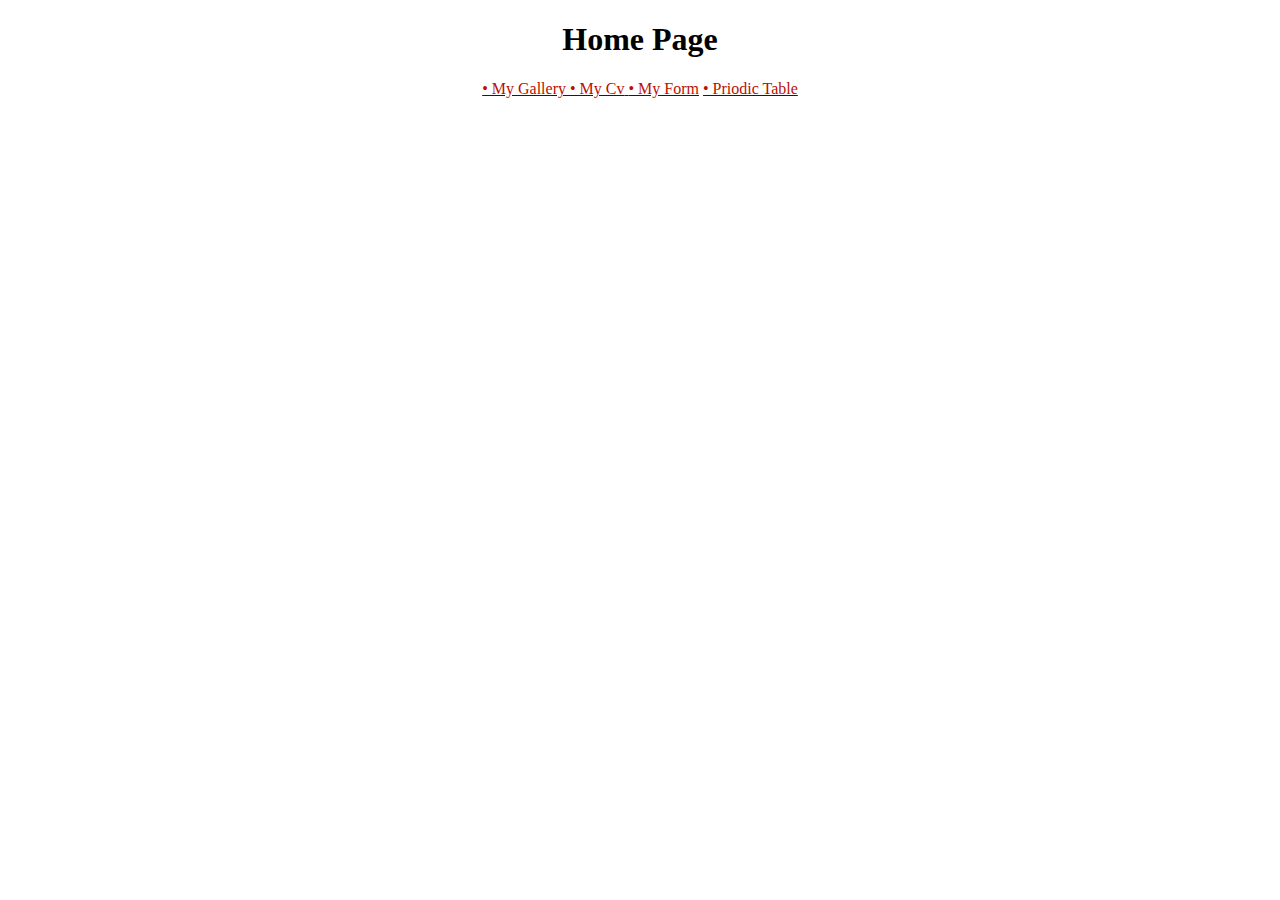
==== index.html @ 801f1ae3 "commit" ====
<!DOCTYPE html>
<html lang="en">
<head>
    <meta charset="UTF-8">
    <meta name="viewport" content="width=device-width, initial-scale=1.0">
    <title>Linking - Internally</title>
</head>
<body>
    <h1 align="middle" font="red">Home Page</h1>
    <div align="middle">
        <span><a href="./pages/gallery.html"><font color="Bachelor"> • My Gallery </font></a> </span>
        <span><a href="./pages/cv.html"><font color="Bachelor"> • My Cv</font> </a></span>
        <span><a href="./pages/form.html" ><font color="Bachelor"> • My Form</font></a></span>
        <span><a href="../../index.html" ><font color="Bachelor">• Priodic Table</font></a></span>
        

    </div>
</body>
</html>
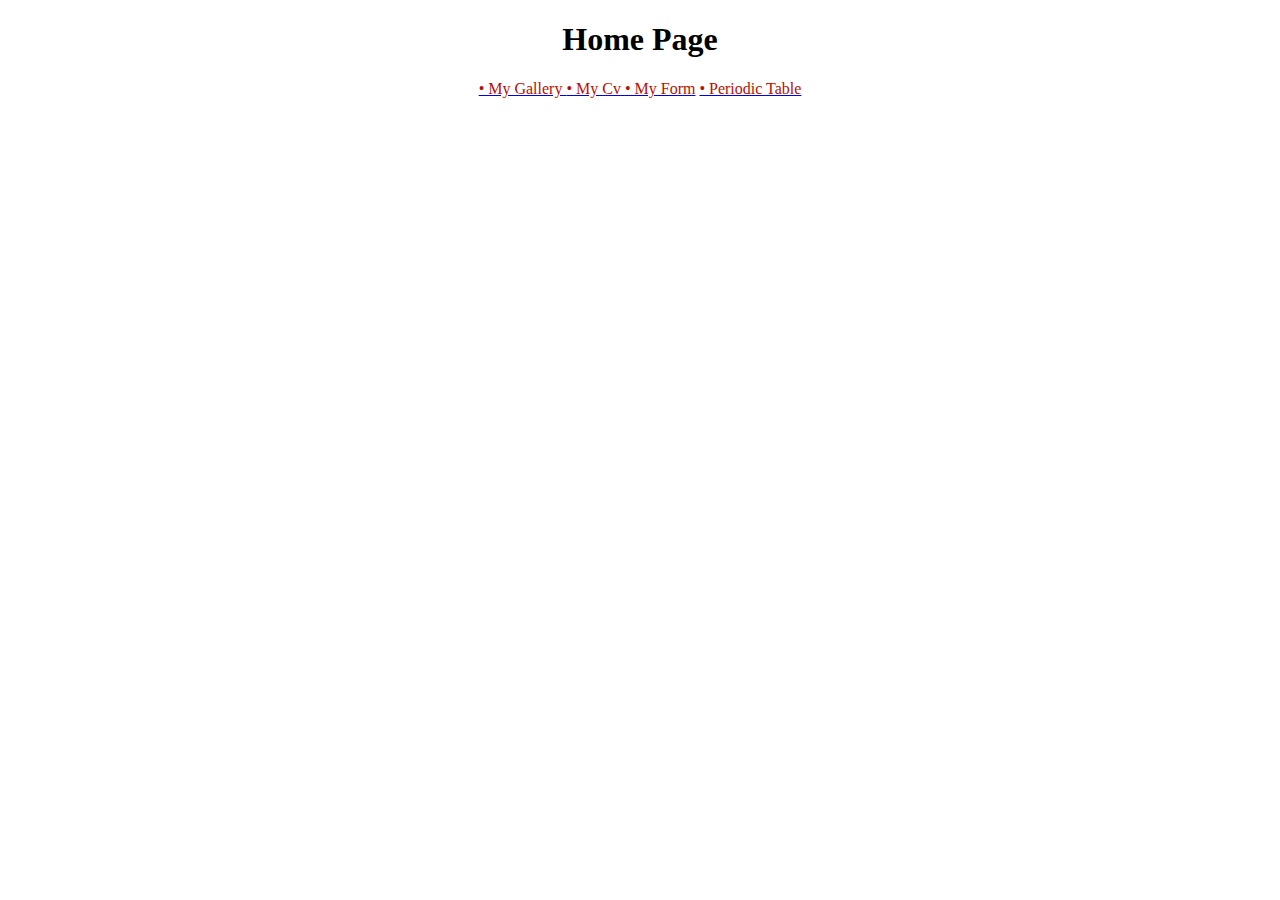
==== commit 0bc170d6: "fixs" ====
--- a/index.html
+++ b/index.html
@@ -10,10 +10,8 @@
     <div align="middle">
         <span><a href="./pages/gallery.html"><font color="Bachelor"> • My Gallery </font></a> </span>
         <span><a href="./pages/cv.html"><font color="Bachelor"> • My Cv</font> </a></span>
-        <span><a href="./pages/form.html" ><font color="Bachelor"> • My Form</font></a></span>
-        <span><a href="../../index.html" ><font color="Bachelor">• Priodic Table</font></a></span>
-        
-
+        <span><a href="./pages/form.html"><font color="Bachelor"> • My Form</font></a></span>
+        <span><a href="../../assessment1/index.html"><font color="Bachelor">• Periodic Table</font></a></span>
     </div>
 </body>
 </html>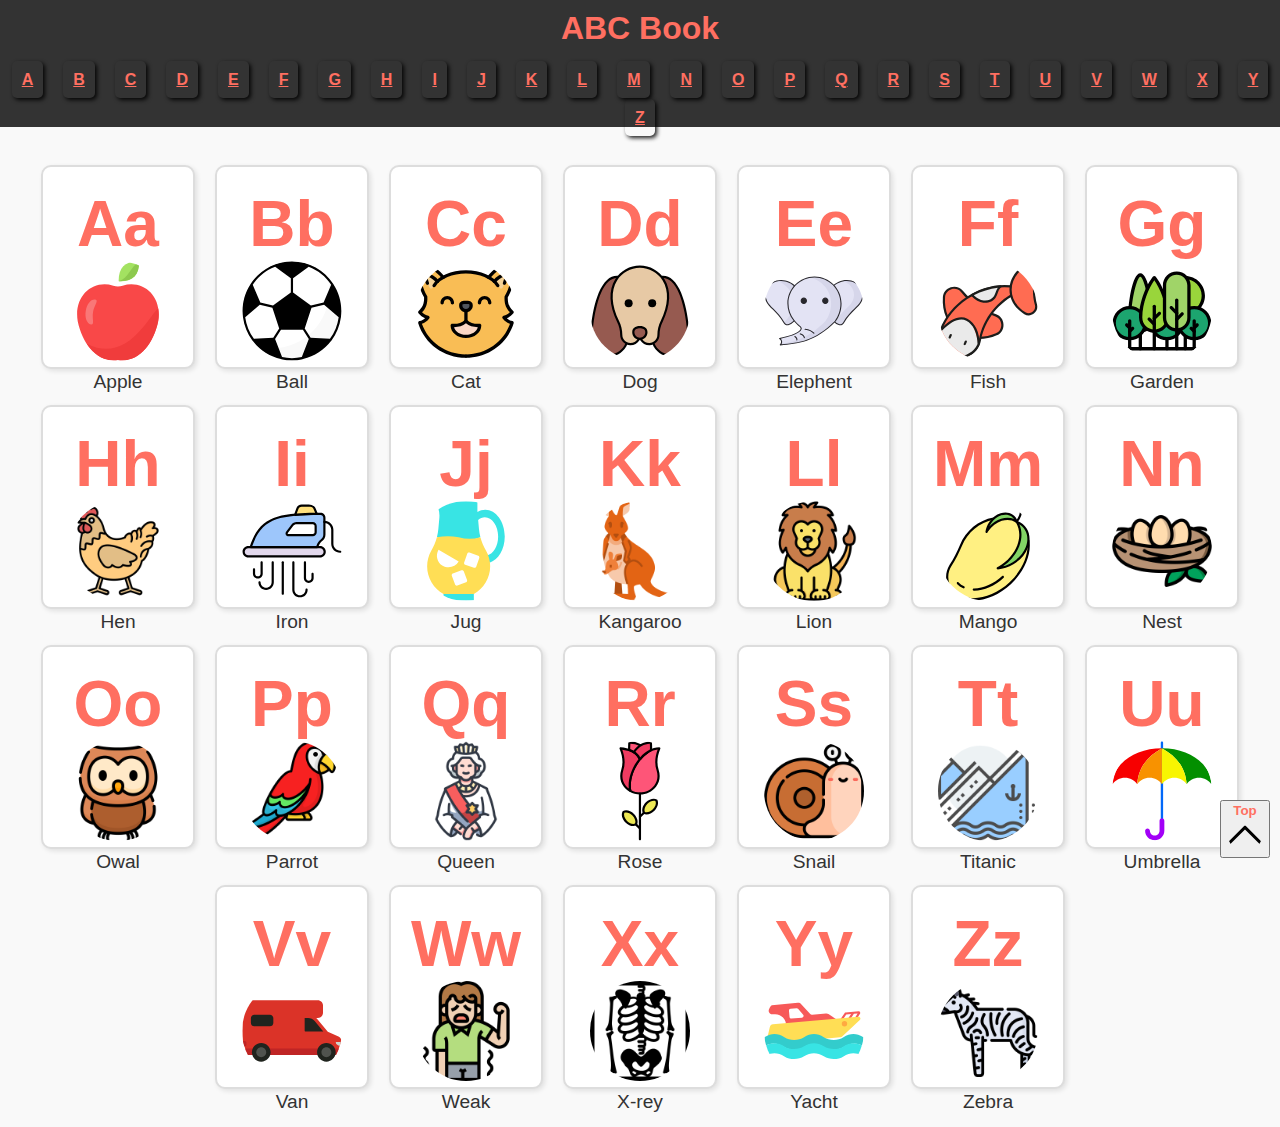
==== commit 1c54fd4e: "ABC-Book" ====
--- a/index.html
+++ b/index.html
@@ -1,17 +1,314 @@
+<!-- <!DOCTYPE html>
+<html lang="en">
+<head>
+    <meta charset="UTF-8">
+    <meta name="viewport" content="width=device-width, initial-scale=1.0">
+    <link rel="stylesheet" href="./style.css">
+    <title>Alphabate Book for Todlers</title>
+</head>
+<body>
+    <div>
+        <h1>Alphabate Book</h1>
+    </div>
+    <div>
+        <div><a href="#A">A</a></div>
+        <div><a href="#B">B</a></div>
+        <div><a href="#C">C</a></div>
+        <div><a href="#D">D</a></div>
+        <div><a href="#E">E</a></div>
+        <div><a href="#F">F</a></div>
+        <div><a href="#G">G</a></div>
+        <div><a href="#H">H</a></div>
+        <div><a href="#I">I</a></div>
+        <div><a href="#J">J</a></div>
+        <div><a href="#K">K</a></div>
+        <div><a href="#L">L</a></div>
+        <div><a href="#M">M</a></div>
+        <div><a href="#N">N</a></div>
+        <div><a href="#O">O</a></div>
+        <div><a href="#P">P</a></div>
+        <div><a href="#Q">Q</a></div>
+        <div><a href="#R">R</a></div>
+        <div><a href="#S">S</a></div>
+        <div><a href="#T">T</a></div>
+        <div><a href="#U">U</a></div>
+        <div><a href="#V">V</a></div>
+        <div><a href="#W">W</a></div>
+        <div><a href="#X">X</a></div>
+        <div><a href="#Y">Y</a></div>
+        <div><a href="#Z">Z</a></div>
+    </div>
+
+    <div>
+        <div id="A" style="margin-top: 100px;">
+            <div>Aa</div>
+            <div>Apple</div>
+            <div></div>
+        </div>
+         <div id="B" style="margin-top: 100px;">This is Section B</div>
+        <div id="C" style="margin-top: 100px;">This is Section C</div>
+        <div id="D" style="margin-top: 100px;">This is Section D</div>
+        <div id="E" style="margin-top: 100px;">This is Section E</div>
+        <div id="F" style="margin-top: 100px;">This is Section F</div>
+        <div id="G" style="margin-top: 100px;">This is Section G</div>
+        <div id="H" style="margin-top: 100px;">This is Section H</div>
+        <div id="I" style="margin-top: 100px;">This is Section I</div>
+        <div id="J" style="margin-top: 100px;">This is Section J</div>
+        <div id="K" style="margin-top: 100px;">This is Section K</div>
+        <div id="L" style="margin-top: 100px;">This is Section L</div>
+        <div id="M" style="margin-top: 100px;">This is Section M</div>
+        <div id="N" style="margin-top: 100px;">This is Section N</div>
+        <div id="O" style="margin-top: 100px;">This is Section O</div>
+        <div id="P" style="margin-top: 100px;">This is Section P</div>
+        <div id="Q" style="margin-top: 100px;">This is Section Q</div>
+        <div id="R" style="margin-top: 100px;">This is Section R</div>
+        <div id="S" style="margin-top: 100px;">This is Section S</div>
+        <div id="T" style="margin-top: 100px;">This is Section T</div>
+        <div id="U" style="margin-top: 100px;">This is Section U</div>
+        <div id="V" style="margin-top: 100px;">This is Section V</div>
+        <div id="W" style="margin-top: 100px;">This is Section W</div>
+        <div id="X" style="margin-top: 100px;">This is Section X</div>
+        <div id="Y" style="margin-top: 100px;">This is Section Y</div>
+        <div id="Z" style="margin-top: 100px;">This is Section Z</div> 
+    </div>
+</body>
+</html> -->
+
+
+
 <!DOCTYPE html>
 <html lang="en">
 <head>
     <meta charset="UTF-8">
     <meta name="viewport" content="width=device-width, initial-scale=1.0">
-    <title>Linking - Internally</title>
+    <link rel="stylesheet" href="./style.css">
+    <title>ABC Book</title>
+    <style>
+       
+    </style>
 </head>
 <body>
-    <h1 align="middle" font="red">Home Page</h1>
-    <div align="middle">
-        <span><a href="./pages/gallery.html"><font color="Bachelor"> • My Gallery </font></a> </span>
-        <span><a href="./pages/cv.html"><font color="Bachelor"> • My Cv</font> </a></span>
-        <span><a href="./pages/form.html"><font color="Bachelor"> • My Form</font></a></span>
-        <span><a href="../../assessment1/index.html"><font color="Bachelor">• Periodic Table</font></a></span>
-    </div>
+    <h1 id="head" ><a href="./index.html">ABC Book</a></h1>
+    <div  class="heading">
+        <div class="nav">
+            <div><a href="#A">A</a></div>
+            <div><a href="#B">B</a></div>
+            <div><a href="#C">C</a></div>
+            <div><a href="#D">D</a></div>
+            <div><a href="#E">E</a></div>
+            <div><a href="#F">F</a></div>
+            <div><a href="#G">G</a></div>
+            <div><a href="#H">H</a></div>
+            <div><a href="#I">I</a></div>
+            <div><a href="#J">J</a></div>
+            <div><a href="#K">K</a></div>
+            <div><a href="#L">L</a></div>
+            <div><a href="#M">M</a></div>
+            <div><a href="#N">N</a></div>
+            <div><a href="#O">O</a></div>
+            <div><a href="#P">P</a></div>
+            <div><a href="#Q">Q</a></div>
+            <div><a href="#R">R</a></div>
+            <div><a href="#S">S</a></div>
+            <div><a href="#T">T</a></div>
+            <div><a href="#U">U</a></div>
+            <div><a href="#V">V</a></div>
+            <div><a href="#W">W</a></div>
+            <div><a href="#X">X</a></div>
+            <div><a href="#Y">Y</a></div>
+            <div><a href="#Z">Z</a></div>
+        </div>
+    </div>
+    <div class="container">
+        <div id="A" class="letter-card">
+            <div class="letter">Aa</div>
+            <div class="image">
+                <img src="./Assets/icons/apple.svg" alt="Apple">
+            </div>
+            <div class="word">Apple</div>
+        </div>
+        <div id="B" class="letter-card">
+            <div class="letter">Bb</div>
+            <div class="image">
+                <img src="./Assets/icons/ball.svg" alt="Ball">
+            </div>
+            <div class="word">Ball</div>
+        </div>
+
+        <div id="C" class="letter-card">
+            <div class="letter">Cc</div>
+            <div class="image">
+                <img src="./Assets/icons/cat.svg" alt="Cat">
+            </div>
+            <div class="word">Cat</div>
+        </div>
+        <div id="D" class="letter-card">
+            <div class="letter">Dd</div>
+            <div class="image">
+                <img src="./Assets/icons/dog.svg" alt="Dog">
+            </div>
+            <div class="word">Dog</div>
+        </div>
+        <div id="E" class="letter-card">
+            <div class="letter">Ee</div>
+            <div class="image">
+                <img src="./Assets/icons/elephant.svg" alt="Elephant">
+            </div>
+            <div class="word">Elephent</div>
+        </div>
+        <div id="F" class="letter-card">
+            <div class="letter">Ff</div>
+            <div class="image">
+                <img src="./Assets/icons/fish.svg" alt="Fish">
+            </div>
+            <div class="word">Fish</div>
+        </div>
+        <div id="G" class="letter-card">
+            <div class="letter">Gg</div>
+            <div class="image">
+                <img src="./Assets/icons/garden.svg" alt="Garden">
+            </div>
+            <div class="word">Garden</div>
+        </div>
+        <div id="H" class="letter-card">
+            <div class="letter">Hh</div>
+            <div class="image">
+                <img src="./Assets/icons/hen.png" alt="Hen">
+            </div>
+            <div class="word">Hen</div>
+        </div>
+        <div id="I" class="letter-card">
+            <div class="letter">Ii</div>
+            <div class="image">
+                <img src="./Assets/icons/iron.svg" alt="Iron">
+            </div>
+            <div class="word">Iron</div>
+        </div>
+        <div id="J" class="letter-card">
+            <div class="letter">Jj</div>
+            <div class="image">
+                <img src="./Assets/icons/jug.svg" alt="Jug">
+            </div>
+            <div class="word">Jug</div>
+        </div>
+        <div id="K" class="letter-card">
+            <div class="letter">Kk</div>
+            <div class="image">
+                <img src="./Assets/icons/kangaroo.png" alt="Kangaroo">
+            </div>
+            <div class="word">Kangaroo</div>
+        </div>
+        <div id="L" class="letter-card">
+            <div class="letter">Ll</div>
+            <div class="image">
+                <img src="./Assets/icons/lion.png" alt="Lion">
+            </div>
+            <div class="word">Lion</div>
+        </div>
+        <div id="M" class="letter-card">
+            <div class="letter">Mm</div>
+            <div class="image">
+                <img src="./Assets/icons/mango.svg" alt="Mango">
+            </div>
+            <div class="word">Mango</div>
+        </div>
+        <div id="N" class="letter-card">
+            <div class="letter">Nn</div>
+            <div class="image">
+                <img src="./Assets/icons/nest.png" alt="Nest">
+            </div>
+            <div class="word">Nest</div>
+        </div>
+        <div id="O" class="letter-card">
+            <div class="letter">Oo</div>
+            <div class="image">
+                <img src="./Assets/icons/owl.png" alt="Owl">
+            </div>
+            <div class="word">Owal</div>
+        </div>
+        <div id="P" class="letter-card">
+            <div class="letter">Pp</div>
+            <div class="image">
+                <img src="./Assets/icons/parrot.png" alt="Parrot">
+            </div>
+            <div class="word">Parrot</div>
+        </div>
+        <div id="Q" class="letter-card">
+            <div class="letter">Qq</div>
+            <div class="image">
+                <img src="./Assets/icons/queen.png" alt="Queen">
+            </div>
+            <div class="word">Queen</div>
+        </div>
+        <div id="R" class="letter-card">
+            <div class="letter">Rr</div>
+            <div class="image">
+                <img src="./Assets/icons/rose.svg" alt="Rose">
+            </div>
+            <div class="word">Rose</div>
+        </div>
+        <div id="S" class="letter-card">
+            <div class="letter">Ss</div>
+            <div class="image">
+                <img src="./Assets/icons/snail.png" alt="Snail">
+            </div>
+            <div class="word">Snail</div>
+        </div>
+        <div id="T" class="letter-card">
+            <div class="letter">Tt</div>
+            <div class="image">
+                <img src="./Assets/icons/titanic.png" alt="Titanic">
+            </div>
+            <div class="word">Titanic</div>
+        </div>
+        <div id="U" class="letter-card">
+            <div class="letter">Uu</div>
+            <div class="image">
+                <img src="./Assets/icons/umbrella.svg" alt="Umbrella">
+            </div>
+            <div class="word">Umbrella</div>
+        </div>
+        <div id="V" class="letter-card">
+            <div class="letter">Vv</div>
+            <div class="image">
+                <img src="./Assets/icons/van.svg" alt="Van">
+            </div>
+            <div class="word">Van</div>
+        </div>
+        <div id="W" class="letter-card">
+            <div class="letter">Ww</div>
+            <div class="image">
+                <img src="./Assets/icons/weak.png" alt="Weak">
+            </div>
+            <div class="word">Weak</div>
+        </div>
+        <div id="X" class="letter-card">
+            <div class="letter">Xx</div>
+            <div class="image">
+                <img src="./Assets/icons/X-rey.png" alt="X-Rey">
+            </div>
+            <div class="word">X-rey</div>
+        </div>
+        <div id="Y" class="letter-card">
+            <div class="letter">Yy</div>
+            <div class="image">
+                <img src="./Assets/icons/yacht.svg" alt="Yacht">
+            </div>
+            <div class="word">Yacht</div>
+        </div>
+        <div id="Z" class="letter-card">
+            <div class="letter">Zz</div>
+            <div class="image">
+                <img src="./Assets/icons/zebra.png" alt="Zebra">
+            </div>
+            <div class="word">Zebra</div>
+        </div>
+    </div>
+    <div class="fButton">
+        <button> <a href="#head"> Top <img class="image" src="./Assets/icons/upArrow.svg" alt="Up-Arrow" /> </a> </button>
+        
+    </div>
+
+    <script src="./script.js"></script>
 </body>
 </html>--- a/style.css
+++ b/style.css
@@ -0,0 +1,134 @@
+body {
+    font-family: Arial, sans-serif;
+    margin: 0;
+    padding: 0;
+    background-color: #f9f9f9;
+}
+
+#A:target,#B:target,#C:target,#D:target,#E:target,#F:target,#G:target,#H:target,#I:target,#J:target,#K:target,
+#L:target,#M:target,#N:target,#O:target,#P:target,#Q:target,#R:target,#S:target,#T:target,#U:target,#V:target,
+#W:target,#X:target,#Y:target,#Z:target {
+    transform: scale(1.1);
+    scroll-behavior: smooth;   
+    box-shadow: 4px 4px 10px rgba(0, 0, 0, 0.2);
+    background: linear-gradient(to top, red, yellow);
+    cursor: pointer;
+}
+.nav{
+    display: flex;
+    flex-wrap: wrap;
+    justify-content: center;
+    gap: 20px;
+    padding-top: 24px; 
+}
+#head{
+    background-color: #333;
+    text-align: center;
+}
+.heading{
+    position: sticky ;
+    top: 0px;
+    z-index: 1000;   
+    background-color: #333;
+    height: 80px;
+    text-align: center;
+}
+h1{
+    padding-top: 10px;
+    margin: 0;
+    color: #ff6f61;
+    position: relative;
+}
+h1 a {
+    color: #ff6f61;
+    text-decoration: none;
+}
+.nav a {
+    box-shadow: 2px 2px 4px rgba(0, 0, 0, 0.9);
+    padding: 10px;
+    font-weight: 700;
+    color: #ff6f61;
+    border-radius: 5px;
+}
+.nav a:hover{
+    background-color: #ddd;
+}
+
+.container {
+    display: flex;
+    flex-wrap: wrap;
+    justify-content: center;
+    padding: 20px;
+    height: auto;
+    /* margin-top: 200px ; */
+    /* border: 5px solid red; */
+}
+
+.letter-card {
+    border: 2px solid #ddd;
+    border-radius: 10px;
+    margin: 18px 10px;
+    width: 150px;
+    height: 200px;
+    text-align: center;
+    background-color: #fff;
+    box-shadow: 2px 2px 5px rgba(0, 0, 0, 0.1);
+    transition: transform 0.3s, box-shadow 0.3s;
+}
+
+.letter-card:hover {
+    transform: scale(1.1);
+    box-shadow: 4px 4px 10px rgba(0, 0, 0, 0.2);
+    background: linear-gradient(to bottom, red, yellow);
+    cursor: pointer;
+}
+
+.letter {
+    font-size: 4em;
+    font-weight: bold;
+    color: #ff6f61;
+    margin-top: 20px;
+}
+
+.image {
+    width: 100px;
+    height: 100px;
+    margin: 0 auto;
+}
+
+.image img {
+    width: 100%;
+    height: 100%;
+    object-fit: cover;
+    border-radius: 50%;
+}
+
+.word {
+    font-size: 1.2em;
+    color: #333;
+    margin-top: 10px;
+}
+
+.fButton img {
+    width: 100%;
+    height: 100%;
+    object-fit: cover;
+    border-radius: 50%;
+}
+
+.fButton  {
+    width: 50px;
+    height: 50px;
+    position: fixed;
+    right: 10px;
+    bottom: 50px;
+    /* margin: 0; */
+    
+}
+
+.fButton a{
+    color: #ff6f61;
+    font-weight: 800;
+    text-decoration: none;
+
+}--- a/style.css
+++ b/style.css
@@ -0,0 +1,134 @@
+body {
+    font-family: Arial, sans-serif;
+    margin: 0;
+    padding: 0;
+    background-color: #f9f9f9;
+}
+
+#A:target,#B:target,#C:target,#D:target,#E:target,#F:target,#G:target,#H:target,#I:target,#J:target,#K:target,
+#L:target,#M:target,#N:target,#O:target,#P:target,#Q:target,#R:target,#S:target,#T:target,#U:target,#V:target,
+#W:target,#X:target,#Y:target,#Z:target {
+    transform: scale(1.1);
+    scroll-behavior: smooth;   
+    box-shadow: 4px 4px 10px rgba(0, 0, 0, 0.2);
+    background: linear-gradient(to top, red, yellow);
+    cursor: pointer;
+}
+.nav{
+    display: flex;
+    flex-wrap: wrap;
+    justify-content: center;
+    gap: 20px;
+    padding-top: 24px; 
+}
+#head{
+    background-color: #333;
+    text-align: center;
+}
+.heading{
+    position: sticky ;
+    top: 0px;
+    z-index: 1000;   
+    background-color: #333;
+    height: 80px;
+    text-align: center;
+}
+h1{
+    padding-top: 10px;
+    margin: 0;
+    color: #ff6f61;
+    position: relative;
+}
+h1 a {
+    color: #ff6f61;
+    text-decoration: none;
+}
+.nav a {
+    box-shadow: 2px 2px 4px rgba(0, 0, 0, 0.9);
+    padding: 10px;
+    font-weight: 700;
+    color: #ff6f61;
+    border-radius: 5px;
+}
+.nav a:hover{
+    background-color: #ddd;
+}
+
+.container {
+    display: flex;
+    flex-wrap: wrap;
+    justify-content: center;
+    padding: 20px;
+    height: auto;
+    /* margin-top: 200px ; */
+    /* border: 5px solid red; */
+}
+
+.letter-card {
+    border: 2px solid #ddd;
+    border-radius: 10px;
+    margin: 18px 10px;
+    width: 150px;
+    height: 200px;
+    text-align: center;
+    background-color: #fff;
+    box-shadow: 2px 2px 5px rgba(0, 0, 0, 0.1);
+    transition: transform 0.3s, box-shadow 0.3s;
+}
+
+.letter-card:hover {
+    transform: scale(1.1);
+    box-shadow: 4px 4px 10px rgba(0, 0, 0, 0.2);
+    background: linear-gradient(to bottom, red, yellow);
+    cursor: pointer;
+}
+
+.letter {
+    font-size: 4em;
+    font-weight: bold;
+    color: #ff6f61;
+    margin-top: 20px;
+}
+
+.image {
+    width: 100px;
+    height: 100px;
+    margin: 0 auto;
+}
+
+.image img {
+    width: 100%;
+    height: 100%;
+    object-fit: cover;
+    border-radius: 50%;
+}
+
+.word {
+    font-size: 1.2em;
+    color: #333;
+    margin-top: 10px;
+}
+
+.fButton img {
+    width: 100%;
+    height: 100%;
+    object-fit: cover;
+    border-radius: 50%;
+}
+
+.fButton  {
+    width: 50px;
+    height: 50px;
+    position: fixed;
+    right: 10px;
+    bottom: 50px;
+    /* margin: 0; */
+    
+}
+
+.fButton a{
+    color: #ff6f61;
+    font-weight: 800;
+    text-decoration: none;
+
+}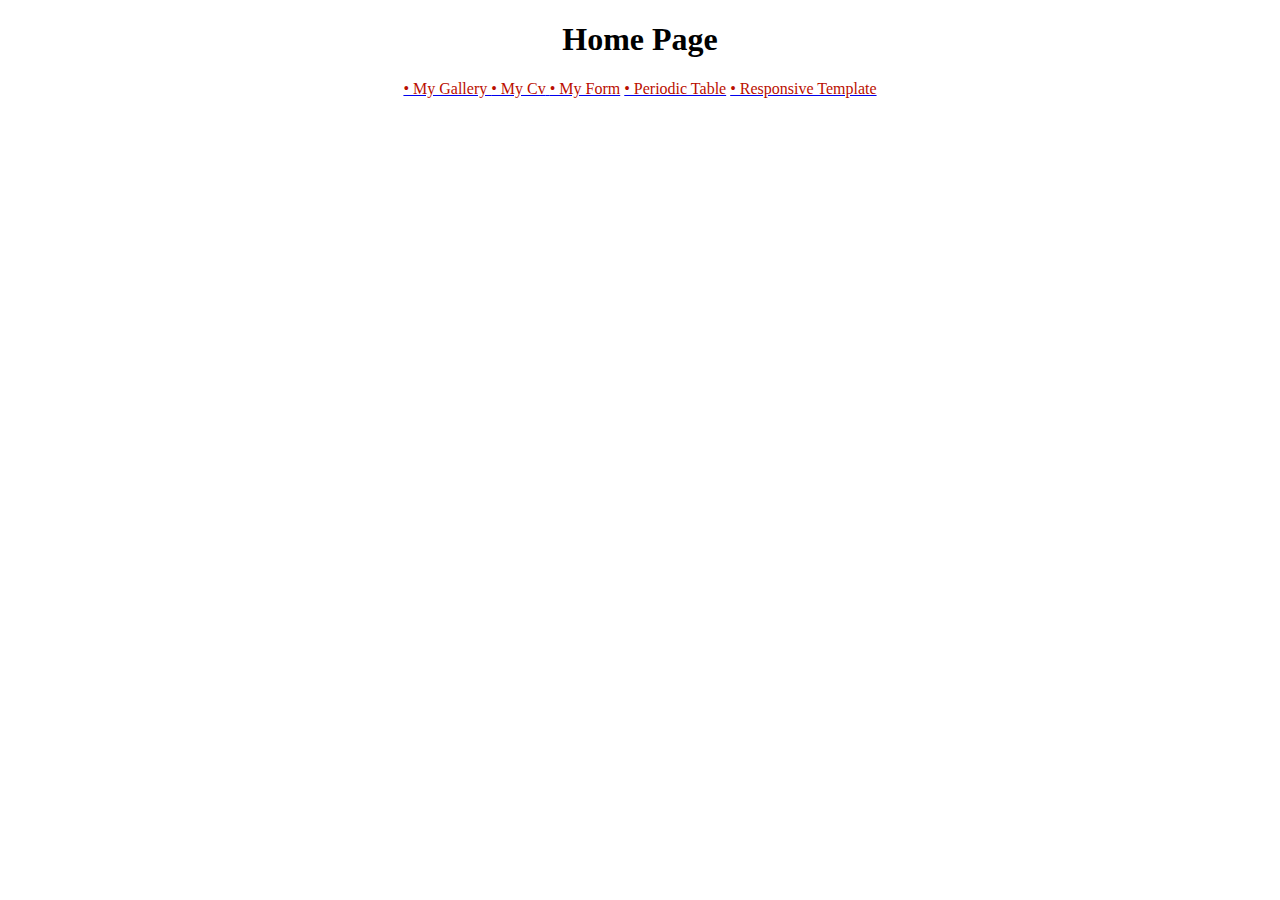
==== commit f741bd61: "res-temp" ====
--- a/index.html
+++ b/index.html
@@ -1,314 +1,19 @@
-<!-- <!DOCTYPE html>
-<html lang="en">
-<head>
-    <meta charset="UTF-8">
-    <meta name="viewport" content="width=device-width, initial-scale=1.0">
-    <link rel="stylesheet" href="./style.css">
-    <title>Alphabate Book for Todlers</title>
-</head>
-<body>
-    <div>
-        <h1>Alphabate Book</h1>
-    </div>
-    <div>
-        <div><a href="#A">A</a></div>
-        <div><a href="#B">B</a></div>
-        <div><a href="#C">C</a></div>
-        <div><a href="#D">D</a></div>
-        <div><a href="#E">E</a></div>
-        <div><a href="#F">F</a></div>
-        <div><a href="#G">G</a></div>
-        <div><a href="#H">H</a></div>
-        <div><a href="#I">I</a></div>
-        <div><a href="#J">J</a></div>
-        <div><a href="#K">K</a></div>
-        <div><a href="#L">L</a></div>
-        <div><a href="#M">M</a></div>
-        <div><a href="#N">N</a></div>
-        <div><a href="#O">O</a></div>
-        <div><a href="#P">P</a></div>
-        <div><a href="#Q">Q</a></div>
-        <div><a href="#R">R</a></div>
-        <div><a href="#S">S</a></div>
-        <div><a href="#T">T</a></div>
-        <div><a href="#U">U</a></div>
-        <div><a href="#V">V</a></div>
-        <div><a href="#W">W</a></div>
-        <div><a href="#X">X</a></div>
-        <div><a href="#Y">Y</a></div>
-        <div><a href="#Z">Z</a></div>
-    </div>
-
-    <div>
-        <div id="A" style="margin-top: 100px;">
-            <div>Aa</div>
-            <div>Apple</div>
-            <div></div>
-        </div>
-         <div id="B" style="margin-top: 100px;">This is Section B</div>
-        <div id="C" style="margin-top: 100px;">This is Section C</div>
-        <div id="D" style="margin-top: 100px;">This is Section D</div>
-        <div id="E" style="margin-top: 100px;">This is Section E</div>
-        <div id="F" style="margin-top: 100px;">This is Section F</div>
-        <div id="G" style="margin-top: 100px;">This is Section G</div>
-        <div id="H" style="margin-top: 100px;">This is Section H</div>
-        <div id="I" style="margin-top: 100px;">This is Section I</div>
-        <div id="J" style="margin-top: 100px;">This is Section J</div>
-        <div id="K" style="margin-top: 100px;">This is Section K</div>
-        <div id="L" style="margin-top: 100px;">This is Section L</div>
-        <div id="M" style="margin-top: 100px;">This is Section M</div>
-        <div id="N" style="margin-top: 100px;">This is Section N</div>
-        <div id="O" style="margin-top: 100px;">This is Section O</div>
-        <div id="P" style="margin-top: 100px;">This is Section P</div>
-        <div id="Q" style="margin-top: 100px;">This is Section Q</div>
-        <div id="R" style="margin-top: 100px;">This is Section R</div>
-        <div id="S" style="margin-top: 100px;">This is Section S</div>
-        <div id="T" style="margin-top: 100px;">This is Section T</div>
-        <div id="U" style="margin-top: 100px;">This is Section U</div>
-        <div id="V" style="margin-top: 100px;">This is Section V</div>
-        <div id="W" style="margin-top: 100px;">This is Section W</div>
-        <div id="X" style="margin-top: 100px;">This is Section X</div>
-        <div id="Y" style="margin-top: 100px;">This is Section Y</div>
-        <div id="Z" style="margin-top: 100px;">This is Section Z</div> 
-    </div>
-</body>
-</html> -->
-
-
-
 <!DOCTYPE html>
 <html lang="en">
 <head>
     <meta charset="UTF-8">
     <meta name="viewport" content="width=device-width, initial-scale=1.0">
-    <link rel="stylesheet" href="./style.css">
-    <title>ABC Book</title>
-    <style>
-       
-    </style>
+    <title>Linking - Internally</title>
 </head>
 <body>
-    <h1 id="head" ><a href="./index.html">ABC Book</a></h1>
-    <div  class="heading">
-        <div class="nav">
-            <div><a href="#A">A</a></div>
-            <div><a href="#B">B</a></div>
-            <div><a href="#C">C</a></div>
-            <div><a href="#D">D</a></div>
-            <div><a href="#E">E</a></div>
-            <div><a href="#F">F</a></div>
-            <div><a href="#G">G</a></div>
-            <div><a href="#H">H</a></div>
-            <div><a href="#I">I</a></div>
-            <div><a href="#J">J</a></div>
-            <div><a href="#K">K</a></div>
-            <div><a href="#L">L</a></div>
-            <div><a href="#M">M</a></div>
-            <div><a href="#N">N</a></div>
-            <div><a href="#O">O</a></div>
-            <div><a href="#P">P</a></div>
-            <div><a href="#Q">Q</a></div>
-            <div><a href="#R">R</a></div>
-            <div><a href="#S">S</a></div>
-            <div><a href="#T">T</a></div>
-            <div><a href="#U">U</a></div>
-            <div><a href="#V">V</a></div>
-            <div><a href="#W">W</a></div>
-            <div><a href="#X">X</a></div>
-            <div><a href="#Y">Y</a></div>
-            <div><a href="#Z">Z</a></div>
-        </div>
+    <h1 align="middle" font="red">Home Page</h1>
+    <div align="middle">
+        <span><a href="./pages/gallery.html"><font color="Bachelor"> • My Gallery </font></a> </span>
+        <span><a href="./pages/cv.html"><font color="Bachelor"> • My Cv</font> </a></span>
+        <span><a href="./pages/form.html"><font color="Bachelor"> • My Form</font></a></span>
+        <span><a href="./pages/periodic.html"><font color="Bachelor">• Periodic Table</font></a></span>
+        <span><a href="../linking/assignment3/home/index.html"><font color="Bachelor">• Responsive Template</font></a></span>
+
     </div>
-    <div class="container">
-        <div id="A" class="letter-card">
-            <div class="letter">Aa</div>
-            <div class="image">
-                <img src="./Assets/icons/apple.svg" alt="Apple">
-            </div>
-            <div class="word">Apple</div>
-        </div>
-        <div id="B" class="letter-card">
-            <div class="letter">Bb</div>
-            <div class="image">
-                <img src="./Assets/icons/ball.svg" alt="Ball">
-            </div>
-            <div class="word">Ball</div>
-        </div>
-
-        <div id="C" class="letter-card">
-            <div class="letter">Cc</div>
-            <div class="image">
-                <img src="./Assets/icons/cat.svg" alt="Cat">
-            </div>
-            <div class="word">Cat</div>
-        </div>
-        <div id="D" class="letter-card">
-            <div class="letter">Dd</div>
-            <div class="image">
-                <img src="./Assets/icons/dog.svg" alt="Dog">
-            </div>
-            <div class="word">Dog</div>
-        </div>
-        <div id="E" class="letter-card">
-            <div class="letter">Ee</div>
-            <div class="image">
-                <img src="./Assets/icons/elephant.svg" alt="Elephant">
-            </div>
-            <div class="word">Elephent</div>
-        </div>
-        <div id="F" class="letter-card">
-            <div class="letter">Ff</div>
-            <div class="image">
-                <img src="./Assets/icons/fish.svg" alt="Fish">
-            </div>
-            <div class="word">Fish</div>
-        </div>
-        <div id="G" class="letter-card">
-            <div class="letter">Gg</div>
-            <div class="image">
-                <img src="./Assets/icons/garden.svg" alt="Garden">
-            </div>
-            <div class="word">Garden</div>
-        </div>
-        <div id="H" class="letter-card">
-            <div class="letter">Hh</div>
-            <div class="image">
-                <img src="./Assets/icons/hen.png" alt="Hen">
-            </div>
-            <div class="word">Hen</div>
-        </div>
-        <div id="I" class="letter-card">
-            <div class="letter">Ii</div>
-            <div class="image">
-                <img src="./Assets/icons/iron.svg" alt="Iron">
-            </div>
-            <div class="word">Iron</div>
-        </div>
-        <div id="J" class="letter-card">
-            <div class="letter">Jj</div>
-            <div class="image">
-                <img src="./Assets/icons/jug.svg" alt="Jug">
-            </div>
-            <div class="word">Jug</div>
-        </div>
-        <div id="K" class="letter-card">
-            <div class="letter">Kk</div>
-            <div class="image">
-                <img src="./Assets/icons/kangaroo.png" alt="Kangaroo">
-            </div>
-            <div class="word">Kangaroo</div>
-        </div>
-        <div id="L" class="letter-card">
-            <div class="letter">Ll</div>
-            <div class="image">
-                <img src="./Assets/icons/lion.png" alt="Lion">
-            </div>
-            <div class="word">Lion</div>
-        </div>
-        <div id="M" class="letter-card">
-            <div class="letter">Mm</div>
-            <div class="image">
-                <img src="./Assets/icons/mango.svg" alt="Mango">
-            </div>
-            <div class="word">Mango</div>
-        </div>
-        <div id="N" class="letter-card">
-            <div class="letter">Nn</div>
-            <div class="image">
-                <img src="./Assets/icons/nest.png" alt="Nest">
-            </div>
-            <div class="word">Nest</div>
-        </div>
-        <div id="O" class="letter-card">
-            <div class="letter">Oo</div>
-            <div class="image">
-                <img src="./Assets/icons/owl.png" alt="Owl">
-            </div>
-            <div class="word">Owal</div>
-        </div>
-        <div id="P" class="letter-card">
-            <div class="letter">Pp</div>
-            <div class="image">
-                <img src="./Assets/icons/parrot.png" alt="Parrot">
-            </div>
-            <div class="word">Parrot</div>
-        </div>
-        <div id="Q" class="letter-card">
-            <div class="letter">Qq</div>
-            <div class="image">
-                <img src="./Assets/icons/queen.png" alt="Queen">
-            </div>
-            <div class="word">Queen</div>
-        </div>
-        <div id="R" class="letter-card">
-            <div class="letter">Rr</div>
-            <div class="image">
-                <img src="./Assets/icons/rose.svg" alt="Rose">
-            </div>
-            <div class="word">Rose</div>
-        </div>
-        <div id="S" class="letter-card">
-            <div class="letter">Ss</div>
-            <div class="image">
-                <img src="./Assets/icons/snail.png" alt="Snail">
-            </div>
-            <div class="word">Snail</div>
-        </div>
-        <div id="T" class="letter-card">
-            <div class="letter">Tt</div>
-            <div class="image">
-                <img src="./Assets/icons/titanic.png" alt="Titanic">
-            </div>
-            <div class="word">Titanic</div>
-        </div>
-        <div id="U" class="letter-card">
-            <div class="letter">Uu</div>
-            <div class="image">
-                <img src="./Assets/icons/umbrella.svg" alt="Umbrella">
-            </div>
-            <div class="word">Umbrella</div>
-        </div>
-        <div id="V" class="letter-card">
-            <div class="letter">Vv</div>
-            <div class="image">
-                <img src="./Assets/icons/van.svg" alt="Van">
-            </div>
-            <div class="word">Van</div>
-        </div>
-        <div id="W" class="letter-card">
-            <div class="letter">Ww</div>
-            <div class="image">
-                <img src="./Assets/icons/weak.png" alt="Weak">
-            </div>
-            <div class="word">Weak</div>
-        </div>
-        <div id="X" class="letter-card">
-            <div class="letter">Xx</div>
-            <div class="image">
-                <img src="./Assets/icons/X-rey.png" alt="X-Rey">
-            </div>
-            <div class="word">X-rey</div>
-        </div>
-        <div id="Y" class="letter-card">
-            <div class="letter">Yy</div>
-            <div class="image">
-                <img src="./Assets/icons/yacht.svg" alt="Yacht">
-            </div>
-            <div class="word">Yacht</div>
-        </div>
-        <div id="Z" class="letter-card">
-            <div class="letter">Zz</div>
-            <div class="image">
-                <img src="./Assets/icons/zebra.png" alt="Zebra">
-            </div>
-            <div class="word">Zebra</div>
-        </div>
-    </div>
-    <div class="fButton">
-        <button> <a href="#head"> Top <img class="image" src="./Assets/icons/upArrow.svg" alt="Up-Arrow" /> </a> </button>
-        
-    </div>
-
-    <script src="./script.js"></script>
 </body>
 </html>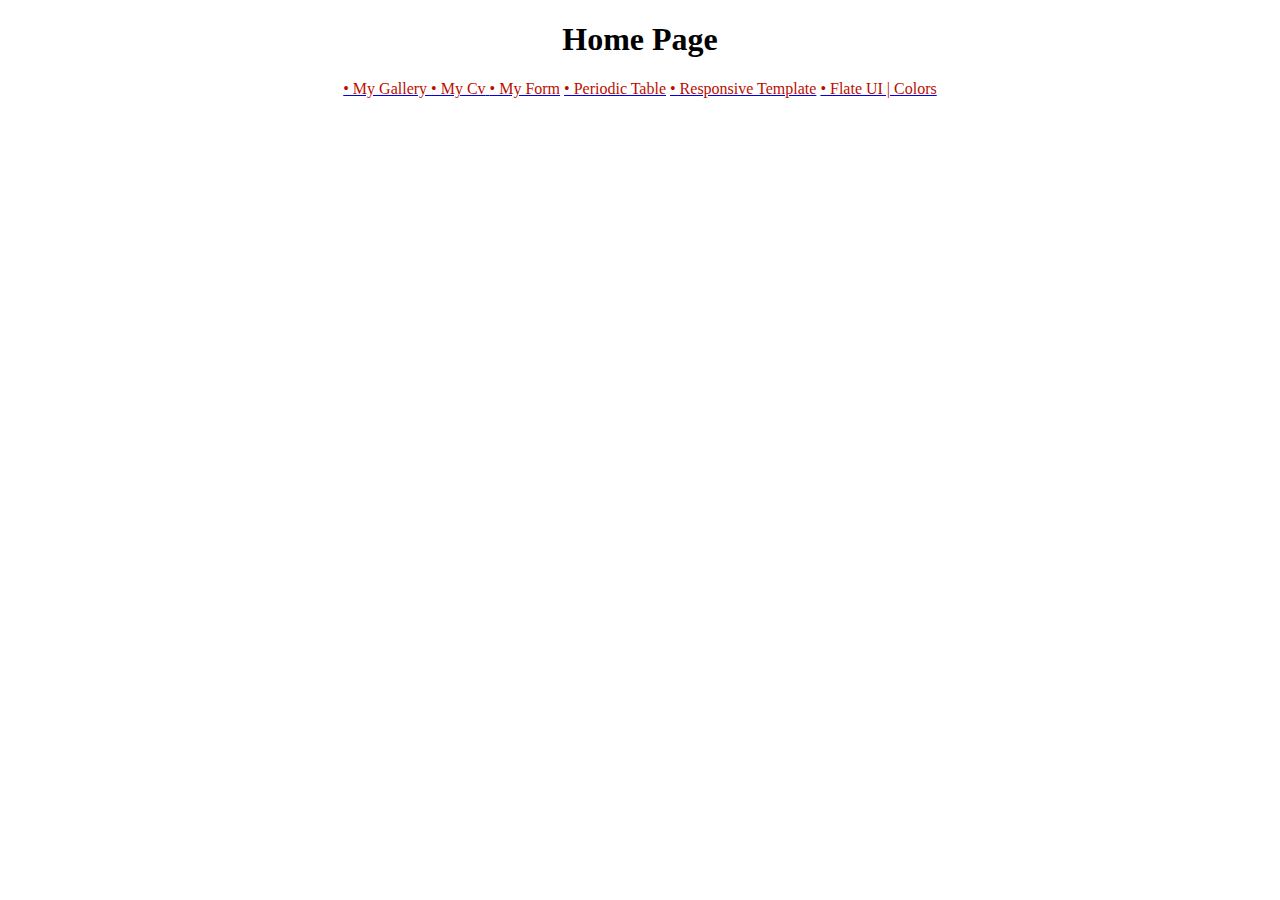
==== commit 03446a2d: "flateUI" ====
--- a/index.html
+++ b/index.html
@@ -12,7 +12,8 @@
         <span><a href="./pages/cv.html"><font color="Bachelor"> • My Cv</font> </a></span>
         <span><a href="./pages/form.html"><font color="Bachelor"> • My Form</font></a></span>
         <span><a href="./pages/periodic.html"><font color="Bachelor">• Periodic Table</font></a></span>
-        <span><a href="../linking/assignment3/home/index.html"><font color="Bachelor">• Responsive Template</font></a></span>
+        <span><a href="./assignment3/home/index.html"><font color="Bachelor">• Responsive Template</font></a></span>
+        <span><a href="./assignment4/index.html"><font color="Bachelor">• Flate UI | Colors</font></a></span>
 
     </div>
 </body>
